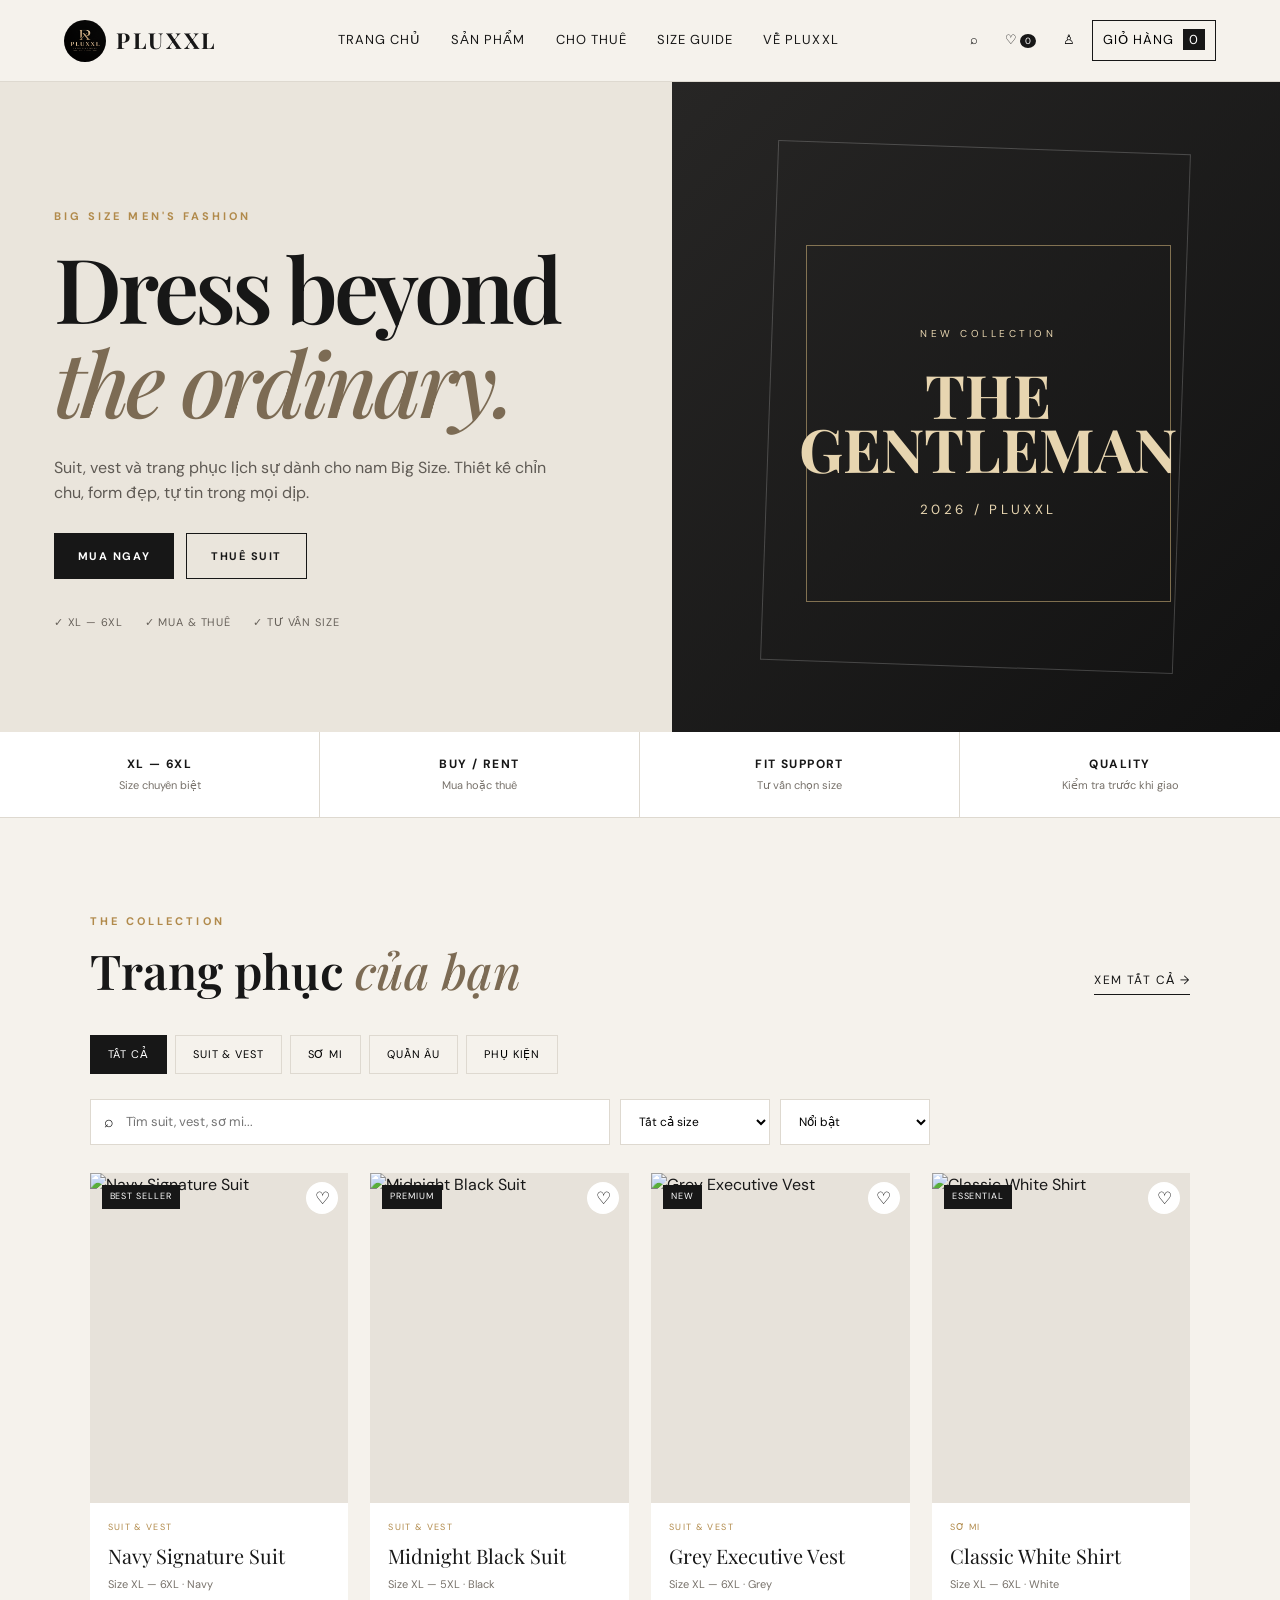
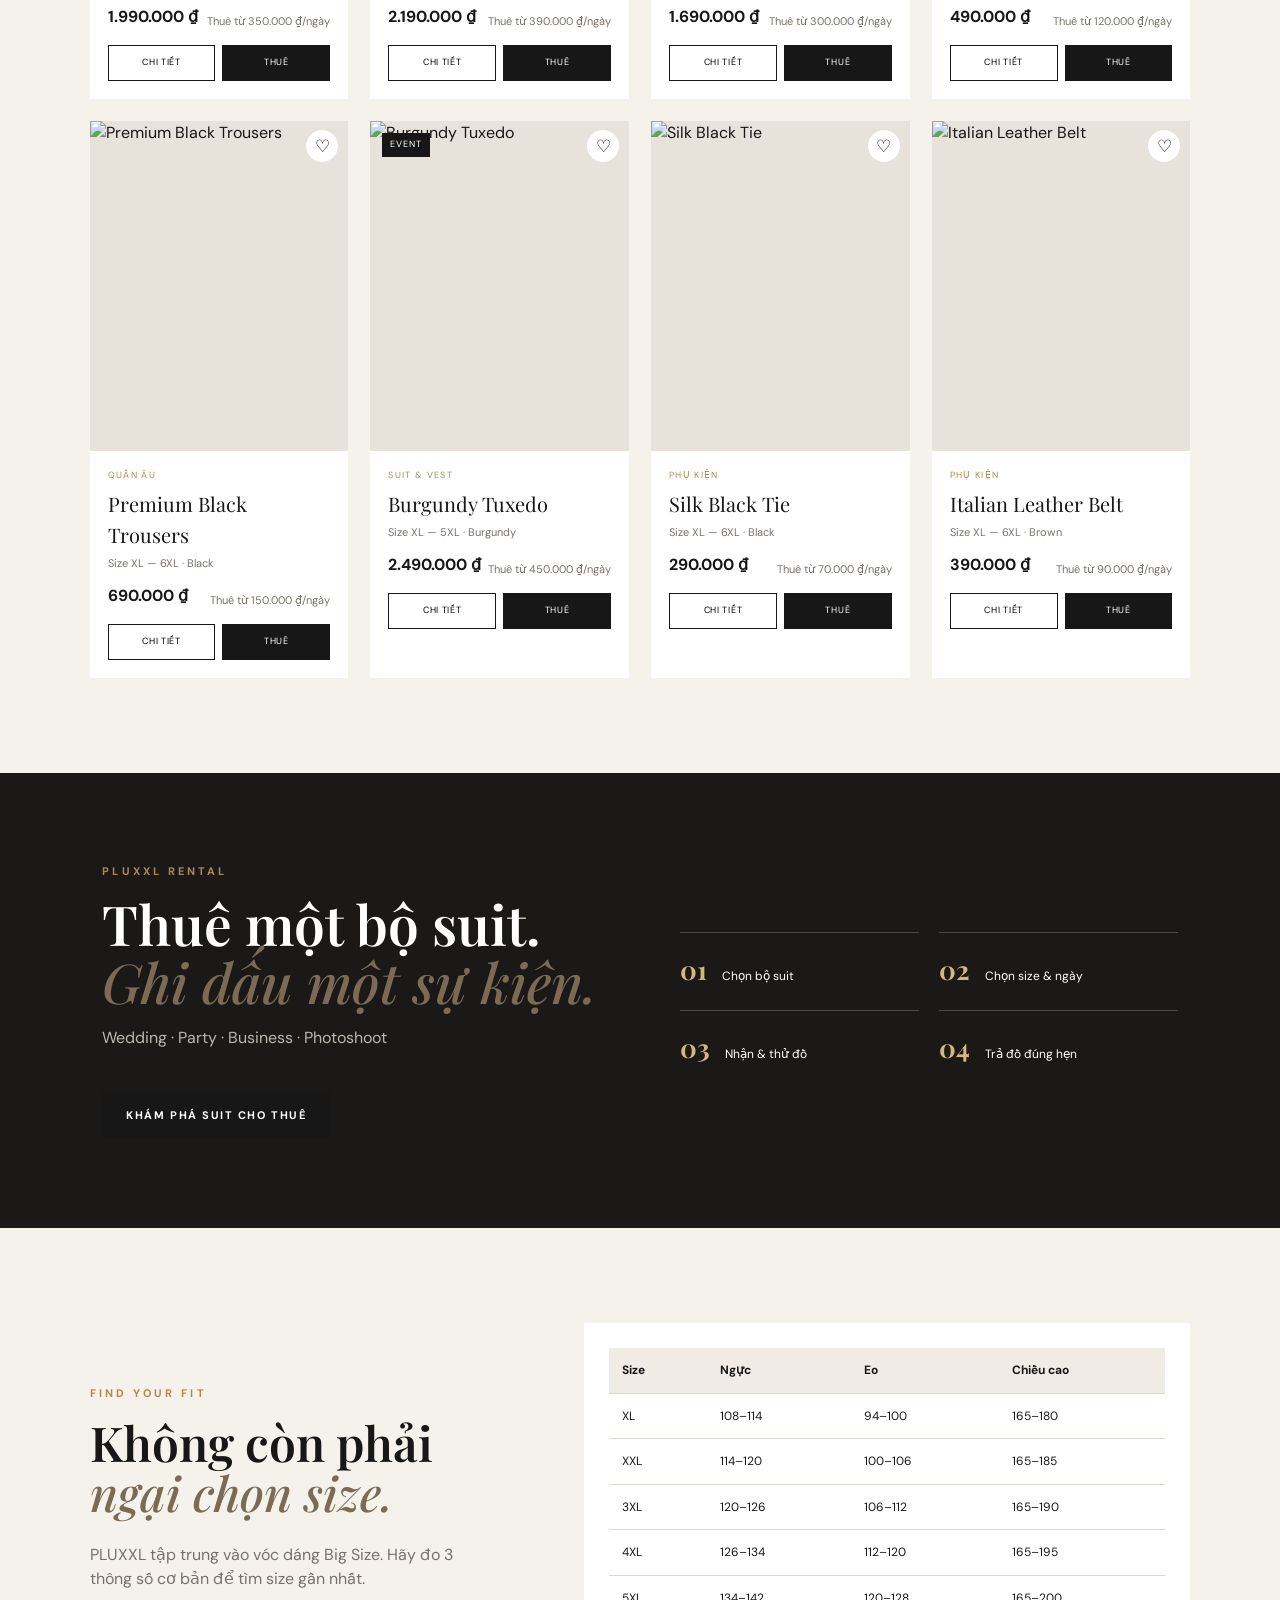
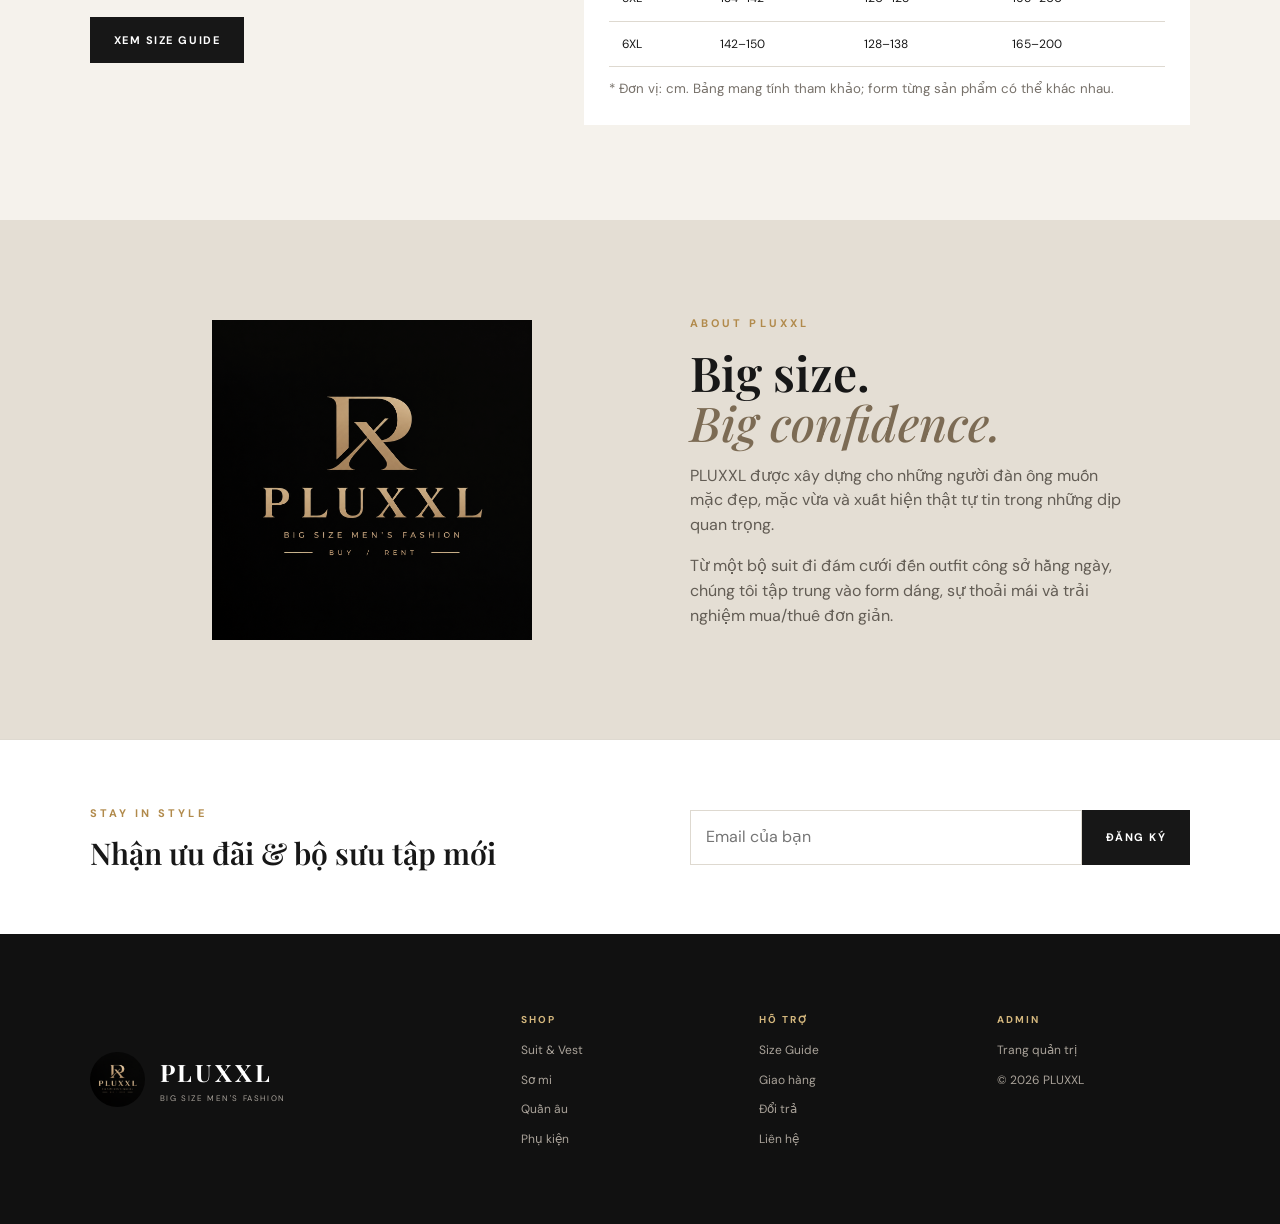
==== index.html @ 089a9ad4 "ok" ====
<!DOCTYPE html>
<html lang="vi">
<head>
  <meta charset="UTF-8">
  <meta name="viewport" content="width=device-width, initial-scale=1.0">
  <title>PLUXXL — Big Size Men's Fashion</title>
  <meta name="description" content="PLUXXL - Thời trang nam Big Size cao cấp, mua và cho thuê suit, vest, sơ mi và quần âu.">
  <link rel="preconnect" href="https://fonts.googleapis.com">
  <link rel="preconnect" href="https://fonts.gstatic.com" crossorigin>
  <link href="https://fonts.googleapis.com/css2?family=DM+Sans:wght@400;500;600;700&family=Playfair+Display:wght@500;600;700&display=swap" rel="stylesheet">
  <link rel="stylesheet" href="styles.css">
</head>
<body>
<div id="toast" class="toast"></div>

<header class="header">
  <a class="brand" href="#home">
    <img src="assets/pluxxl-logo.png" alt="PLUXXL">
    <span>PLUXXL</span>
  </a>
  <nav class="nav">
    <a href="#home">Trang chủ</a>
    <a href="#shop">Sản phẩm</a>
    <a href="#rental">Cho thuê</a>
    <a href="#size-guide">Size Guide</a>
    <a href="#about">Về PLUXXL</a>
  </nav>
  <div class="header-actions">
    <button class="icon-btn" id="searchBtn" title="Tìm kiếm">⌕</button>
    <button class="icon-btn" id="wishlistBtn" title="Yêu thích">♡ <small id="wishCount">0</small></button>
    <button class="icon-btn" id="accountBtn" title="Tài khoản">♙</button>
    <button class="cart-btn" id="cartBtn">Giỏ hàng <span id="cartCount">0</span></button>
    <button class="mobile-menu" id="mobileMenu">☰</button>
  </div>
</header>

<main>
  <section class="hero" id="home">
    <div class="hero-content">
      <p class="eyebrow">BIG SIZE MEN'S FASHION</p>
      <h1>Dress beyond<br><em>the ordinary.</em></h1>
      <p class="hero-copy">Suit, vest và trang phục lịch sự dành cho nam Big Size. Thiết kế chỉn chu, form đẹp, tự tin trong mọi dịp.</p>
      <div class="hero-actions">
        <a class="btn btn-gold" href="#shop">MUA NGAY</a>
        <a class="btn btn-outline" href="#rental">THUÊ SUIT</a>
      </div>
      <div class="hero-notes">
        <span>✓ XL — 6XL</span><span>✓ Mua & thuê</span><span>✓ Tư vấn size</span>
      </div>
    </div>
    <div class="hero-visual">
      <div class="hero-card">
        <span>NEW COLLECTION</span>
        <strong>THE<br>GENTLEMAN</strong>
        <small>2026 / PLUXXL</small>
      </div>
    </div>
  </section>

  <section class="trust-strip">
    <div><b>XL — 6XL</b><span>Size chuyên biệt</span></div>
    <div><b>BUY / RENT</b><span>Mua hoặc thuê</span></div>
    <div><b>FIT SUPPORT</b><span>Tư vấn chọn size</span></div>
    <div><b>QUALITY</b><span>Kiểm tra trước khi giao</span></div>
  </section>

  <section class="section" id="shop">
    <div class="section-head">
      <div>
        <p class="eyebrow">THE COLLECTION</p>
        <h2>Trang phục <em>của bạn</em></h2>
      </div>
      <a href="#shop" class="text-link">Xem tất cả →</a>
    </div>

    <div class="category-tabs" id="categoryTabs">
      <button class="active" data-cat="all">Tất cả</button>
      <button data-cat="suit">Suit & Vest</button>
      <button data-cat="shirt">Sơ mi</button>
      <button data-cat="trousers">Quần âu</button>
      <button data-cat="accessory">Phụ kiện</button>
    </div>

    <div class="toolbar">
      <div class="search-box"><span>⌕</span><input id="productSearch" placeholder="Tìm suit, vest, sơ mi..."></div>
      <select id="sizeFilter"><option value="all">Tất cả size</option><option>XL</option><option>XXL</option><option>3XL</option><option>4XL</option><option>5XL</option><option>6XL</option></select>
      <select id="sortFilter"><option value="featured">Nổi bật</option><option value="low">Giá thấp → cao</option><option value="high">Giá cao → thấp</option></select>
    </div>

    <div class="product-grid" id="productGrid"></div>
  </section>

  <section class="rental-banner" id="rental">
    <div>
      <p class="eyebrow">PLUXXL RENTAL</p>
      <h2>Thuê một bộ suit.<br><em>Ghi dấu một sự kiện.</em></h2>
      <p>Wedding · Party · Business · Photoshoot</p>
      <a class="btn btn-gold" href="#shop">KHÁM PHÁ SUIT CHO THUÊ</a>
    </div>
    <div class="rental-steps">
      <div><b>01</b><span>Chọn bộ suit</span></div>
      <div><b>02</b><span>Chọn size & ngày</span></div>
      <div><b>03</b><span>Nhận & thử đồ</span></div>
      <div><b>04</b><span>Trả đồ đúng hẹn</span></div>
    </div>
  </section>

  <section class="section split-section" id="size-guide">
    <div class="size-copy">
      <p class="eyebrow">FIND YOUR FIT</p>
      <h2>Không còn phải<br><em>ngại chọn size.</em></h2>
      <p>PLUXXL tập trung vào vóc dáng Big Size. Hãy đo 3 thông số cơ bản để tìm size gần nhất.</p>
      <button class="btn btn-dark" id="openSizeGuide">XEM SIZE GUIDE</button>
    </div>
    <div class="size-table-wrap">
      <table class="size-table">
        <thead><tr><th>Size</th><th>Ngực</th><th>Eo</th><th>Chiều cao</th></tr></thead>
        <tbody>
          <tr><td>XL</td><td>108–114</td><td>94–100</td><td>165–180</td></tr>
          <tr><td>XXL</td><td>114–120</td><td>100–106</td><td>165–185</td></tr>
          <tr><td>3XL</td><td>120–126</td><td>106–112</td><td>165–190</td></tr>
          <tr><td>4XL</td><td>126–134</td><td>112–120</td><td>165–195</td></tr>
          <tr><td>5XL</td><td>134–142</td><td>120–128</td><td>165–200</td></tr>
          <tr><td>6XL</td><td>142–150</td><td>128–138</td><td>165–200</td></tr>
        </tbody>
      </table>
      <small>* Đơn vị: cm. Bảng mang tính tham khảo; form từng sản phẩm có thể khác nhau.</small>
    </div>
  </section>

  <section class="about" id="about">
    <div class="about-logo"><img src="assets/pluxxl-logo.png" alt="PLUXXL logo"></div>
    <div>
      <p class="eyebrow">ABOUT PLUXXL</p>
      <h2>Big size.<br><em>Big confidence.</em></h2>
      <p>PLUXXL được xây dựng cho những người đàn ông muốn mặc đẹp, mặc vừa và xuất hiện thật tự tin trong những dịp quan trọng.</p>
      <p>Từ một bộ suit đi đám cưới đến outfit công sở hằng ngày, chúng tôi tập trung vào form dáng, sự thoải mái và trải nghiệm mua/thuê đơn giản.</p>
    </div>
  </section>

  <section class="newsletter">
    <div><p class="eyebrow">STAY IN STYLE</p><h2>Nhận ưu đãi & bộ sưu tập mới</h2></div>
    <form id="newsletterForm"><input type="email" required placeholder="Email của bạn"><button class="btn btn-gold">ĐĂNG KÝ</button></form>
  </section>
</main>

<footer class="footer">
  <div class="footer-brand"><img src="assets/pluxxl-logo.png" alt=""><div><b>PLUXXL</b><span>BIG SIZE MEN'S FASHION</span></div></div>
  <div><h4>SHOP</h4><a href="#shop">Suit & Vest</a><a href="#shop">Sơ mi</a><a href="#shop">Quần âu</a><a href="#shop">Phụ kiện</a></div>
  <div><h4>HỖ TRỢ</h4><a href="#size-guide">Size Guide</a><a href="#" id="shippingLink">Giao hàng</a><a href="#" id="policyLink">Đổi trả</a><a href="#" id="contactLink">Liên hệ</a></div>
  <div><h4>ADMIN</h4><a href="admin.html">Trang quản trị</a><p>© 2026 PLUXXL</p></div>
</footer>

<div class="modal" id="productModal"><div class="modal-card product-modal"><button class="close" data-close>×</button><div id="productModalBody"></div></div></div>
<div class="modal" id="cartModal"><div class="modal-card"><button class="close" data-close>×</button><div class="modal-head"><p class="eyebrow">YOUR BAG</p><h2>Giỏ hàng</h2></div><div id="cartBody"></div></div></div>
<div class="modal" id="accountModal"><div class="modal-card small-modal"><button class="close" data-close>×</button><div id="accountBody"></div></div></div>
<div class="modal" id="wishlistModal"><div class="modal-card"><button class="close" data-close>×</button><div class="modal-head"><p class="eyebrow">SAVED ITEMS</p><h2>Yêu thích</h2></div><div id="wishlistBody"></div></div></div>
<div class="modal" id="checkoutModal"><div class="modal-card checkout-modal"><button class="close" data-close>×</button><div id="checkoutBody"></div></div></div>
<div class="modal" id="sizeModal"><div class="modal-card small-modal"><button class="close" data-close>×</button><p class="eyebrow">SIZE GUIDE</p><h2>Tìm size phù hợp</h2><form id="sizeForm" class="form"><label>Vòng ngực (cm)<input type="number" id="chest" min="80" required></label><label>Vòng eo (cm)<input type="number" id="waist" min="70" required></label><button class="btn btn-dark">TÌM SIZE</button></form><div id="sizeResult"></div></div></div>
<div class="modal" id="infoModal"><div class="modal-card small-modal"><button class="close" data-close>×</button><div id="infoBody"></div></div></div>

<script src="app.js"></script>
</body>
</html>
---- styles.css ----
:root{
  --ink:#171717;--paper:#f5f2ec;--white:#fff;--muted:#77716a;--line:#ded9d0;
  --gold:#b18a4b;--gold2:#d4b77d;--dark:#111;
  --serif:"Playfair Display",Georgia,serif;--sans:"DM Sans",Arial,sans-serif;
}
*{box-sizing:border-box}html{scroll-behavior:smooth}body{margin:0;background:var(--paper);color:var(--ink);font-family:var(--sans);line-height:1.55}
a{text-decoration:none;color:inherit}button,input,select{font:inherit}button{cursor:pointer;border:0}
.header{height:82px;background:rgba(245,242,236,.96);backdrop-filter:blur(14px);border-bottom:1px solid var(--line);display:flex;align-items:center;justify-content:space-between;padding:0 5%;position:sticky;top:0;z-index:20}
.brand{display:flex;align-items:center;gap:10px;font-family:var(--serif);font-weight:700;font-size:22px;letter-spacing:.12em}.brand img{width:42px;height:42px;object-fit:cover;border-radius:50%}
.nav{display:flex;gap:30px;font-size:13px;text-transform:uppercase;letter-spacing:.08em}.nav a:hover{color:var(--gold)}
.header-actions{display:flex;align-items:center;gap:7px}.icon-btn,.cart-btn{background:transparent;padding:9px 10px;font-size:13px}.icon-btn small{background:var(--ink);color:#fff;border-radius:50%;padding:1px 5px;font-size:9px}.cart-btn{border:1px solid var(--ink);text-transform:uppercase;letter-spacing:.08em}.cart-btn span{background:var(--ink);color:#fff;padding:2px 6px;margin-left:5px}.mobile-menu{display:none;background:transparent;font-size:24px}
.hero{min-height:650px;display:grid;grid-template-columns:1.05fr .95fr;background:#eae5dc}.hero-content{padding:105px 8% 80px;display:flex;flex-direction:column;justify-content:center}.eyebrow{font-size:11px;letter-spacing:.28em;font-weight:700;color:var(--gold);margin:0 0 15px;text-transform:uppercase}
h1,h2{font-family:var(--serif);font-weight:600;line-height:1.05;margin:0}h1{font-size:clamp(56px,7vw,94px);letter-spacing:-.045em}h1 em,h2 em{font-weight:500;color:#7c6b54}.hero-copy{max-width:520px;color:#5f5a54;margin:28px 0;font-size:16px}.hero-actions{display:flex;gap:12px}.btn{display:inline-flex;align-items:center;justify-content:center;min-height:46px;padding:0 24px;font-weight:700;font-size:11px;letter-spacing:.14em}.btn-gold{background:var(--ink);color:#fff}.btn-gold:hover{background:var(--gold)}.btn-outline{border:1px solid var(--ink)}.btn-outline:hover{background:#fff}.btn-dark{background:var(--ink);color:#fff}.hero-notes{display:flex;gap:22px;margin-top:35px;color:#67615a;font-size:11px;text-transform:uppercase;letter-spacing:.08em}
.hero-visual{position:relative;background:linear-gradient(135deg,#272625,#111);overflow:hidden;min-height:520px}.hero-visual:before{content:"";position:absolute;inset:10% 16%;border:1px solid rgba(255,255,255,.2);transform:rotate(2deg)}.hero-card{position:absolute;left:22%;top:25%;right:18%;bottom:20%;border:1px solid rgba(213,184,126,.55);display:flex;flex-direction:column;justify-content:center;align-items:center;text-align:center;color:#e7d5b0}.hero-card span{font-size:10px;letter-spacing:.35em}.hero-card strong{font-family:var(--serif);font-size:60px;line-height:.9;margin:25px 0}.hero-card small{letter-spacing:.25em}
.trust-strip{display:grid;grid-template-columns:repeat(4,1fr);background:#fff;border-bottom:1px solid var(--line)}.trust-strip div{padding:23px 20px;text-align:center;border-right:1px solid var(--line)}.trust-strip div:last-child{border:0}.trust-strip b,.trust-strip span{display:block}.trust-strip b{font-size:12px;letter-spacing:.12em}.trust-strip span{font-size:11px;color:var(--muted);margin-top:3px}
.section{padding:95px 7%;max-width:1500px;margin:auto}.section-head{display:flex;justify-content:space-between;align-items:end;margin-bottom:40px}.section h2,.about h2{font-size:48px}.text-link{font-size:12px;text-transform:uppercase;letter-spacing:.12em;border-bottom:1px solid var(--ink);padding-bottom:4px}
.category-tabs{display:flex;gap:8px;flex-wrap:wrap;margin-bottom:25px}.category-tabs button{padding:10px 17px;background:transparent;border:1px solid var(--line);font-size:11px;text-transform:uppercase;letter-spacing:.08em}.category-tabs button.active,.category-tabs button:hover{background:var(--ink);color:#fff;border-color:var(--ink)}
.toolbar{display:flex;gap:10px;margin-bottom:28px}.search-box{background:#fff;border:1px solid var(--line);display:flex;align-items:center;padding:0 13px;flex:1;max-width:520px}.search-box input{border:0;outline:0;background:transparent;width:100%;padding:12px;font-size:13px}.toolbar select{border:1px solid var(--line);background:#fff;padding:0 14px;min-width:150px;font-size:12px}
.product-grid{display:grid;grid-template-columns:repeat(4,1fr);gap:22px}.product-card{background:#fff;position:relative;overflow:hidden;transition:.25s}.product-card:hover{transform:translateY(-4px);box-shadow:0 12px 35px rgba(0,0,0,.07)}.product-image{height:330px;background:#e7e2da;position:relative;display:flex;align-items:center;justify-content:center;overflow:hidden}.product-image img{width:100%;height:100%;object-fit:cover}.product-placeholder{font-family:var(--serif);font-size:40px;color:#8e857a;letter-spacing:.04em}.badge{position:absolute;top:12px;left:12px;background:var(--ink);color:#fff;font-size:9px;padding:5px 8px;letter-spacing:.1em}.heart{position:absolute;right:10px;top:9px;background:#fff;width:32px;height:32px;border-radius:50%;font-size:17px}.heart.saved{color:#b18a4b}.product-info{padding:18px}.product-category{font-size:9px;color:var(--gold);text-transform:uppercase;letter-spacing:.15em}.product-name{font-family:var(--serif);font-size:20px;margin:5px 0}.product-meta{font-size:11px;color:var(--muted);margin-bottom:12px}.price-row{display:flex;justify-content:space-between;align-items:end}.price{font-weight:700}.rent-price{font-size:11px;color:var(--muted)}.card-actions{display:flex;gap:7px;margin-top:15px}.card-actions button{flex:1;padding:10px 5px;font-size:9px;letter-spacing:.08em;border:1px solid var(--ink);background:#fff}.card-actions .primary{background:var(--ink);color:#fff}
.rental-banner{background:#1a1918;color:#fff;padding:90px 8%;display:grid;grid-template-columns:1fr 1fr;gap:80px}.rental-banner h2{font-size:55px}.rental-banner p:not(.eyebrow){color:#bcb6ae}.rental-banner .btn{margin-top:25px}.rental-steps{display:grid;grid-template-columns:1fr 1fr;gap:20px;align-content:center}.rental-steps div{border-top:1px solid #4c4844;padding-top:17px}.rental-steps b{color:var(--gold2);font-family:var(--serif);font-size:26px;margin-right:15px}.rental-steps span{font-size:12px}
.split-section{display:grid;grid-template-columns:.8fr 1.2fr;gap:90px;align-items:center}.size-copy p:not(.eyebrow){color:var(--muted);max-width:430px;margin:25px 0}.size-table-wrap{background:#fff;padding:25px}.size-table{width:100%;border-collapse:collapse;font-size:12px}.size-table th{text-align:left;background:#f0ece5}.size-table th,.size-table td{padding:13px;border-bottom:1px solid var(--line)}.size-table-wrap>small{display:block;color:var(--muted);margin-top:12px}
.about{background:#e4ded4;padding:95px 12%;display:grid;grid-template-columns:1fr 1fr;gap:100px;align-items:center}.about-logo img{width:min(320px,80%);display:block;margin:auto;mix-blend-mode:multiply}.about p:not(.eyebrow){max-width:520px;color:#625c54}
.newsletter{padding:65px 7%;display:flex;justify-content:space-between;align-items:center;gap:30px;background:#fff;border-top:1px solid var(--line)}.newsletter h2{font-size:30px}.newsletter form{display:flex;max-width:500px;width:100%}.newsletter input{flex:1;border:1px solid var(--line);padding:14px 15px;outline:0}.newsletter .btn{border:0}
.footer{background:#111;color:#fff;padding:65px 7%;display:grid;grid-template-columns:2fr 1fr 1fr 1fr;gap:45px}.footer-brand{display:flex;gap:15px;align-items:center}.footer-brand img{width:55px;height:55px;object-fit:cover;border-radius:50%}.footer-brand b,.footer-brand span{display:block}.footer-brand b{font-family:var(--serif);font-size:24px;letter-spacing:.12em}.footer-brand span{font-size:8px;letter-spacing:.2em;color:#a8a29a}.footer h4{font-size:10px;letter-spacing:.2em;color:var(--gold2)}.footer a,.footer p{display:block;font-size:12px;color:#aaa39a;margin:11px 0}.footer a:hover{color:#fff}
.modal{display:none;position:fixed;inset:0;background:rgba(0,0,0,.62);z-index:50;padding:25px;align-items:center;justify-content:center}.modal.open{display:flex}.modal-card{background:var(--paper);width:min(920px,100%);max-height:92vh;overflow:auto;position:relative;padding:35px}.modal-card.small-modal{width:min(520px,100%)}.close{position:absolute;right:18px;top:14px;background:transparent;font-size:27px;color:#555}.modal-head{margin-bottom:25px}.product-modal{padding:0}.product-detail{display:grid;grid-template-columns:1fr 1fr}.product-detail-image{min-height:500px;background:#e5e0d7;display:flex;align-items:center;justify-content:center}.product-detail-image img{width:100%;height:100%;object-fit:cover}.product-detail-copy{padding:45px}.product-detail-copy h2{font-size:43px;margin-bottom:8px}.detail-price{font-size:24px;font-weight:700;margin:20px 0}.detail-rent{color:var(--muted);font-size:13px}.option-label{font-size:10px;letter-spacing:.15em;text-transform:uppercase;font-weight:700;margin-top:25px}.size-options,.color-options{display:flex;gap:7px;flex-wrap:wrap;margin-top:9px}.size-options button,.color-options button{background:#fff;border:1px solid var(--line);padding:9px 13px;font-size:11px}.size-options button.selected,.color-options button.selected{background:var(--ink);color:#fff;border-color:var(--ink)}.detail-actions{display:grid;grid-template-columns:1fr 1fr;gap:8px;margin-top:25px}.detail-actions button{padding:13px;font-size:10px;letter-spacing:.1em}.detail-actions .buy{background:var(--ink);color:#fff}.rental-form{margin-top:20px;border-top:1px solid var(--line);padding-top:20px}.form{display:grid;gap:14px}.form label{font-size:11px;text-transform:uppercase;letter-spacing:.08em}.form input,.form select{display:block;width:100%;margin-top:6px;padding:11px;border:1px solid var(--line);background:#fff;outline:0}.cart-item{display:grid;grid-template-columns:70px 1fr auto;gap:14px;padding:15px 0;border-bottom:1px solid var(--line);align-items:center}.cart-thumb{height:70px;background:#e4dfd7;display:flex;align-items:center;justify-content:center;font-family:var(--serif)}.cart-item h4{margin:0;font-family:var(--serif);font-size:16px}.cart-item p{font-size:11px;color:var(--muted);margin:3px 0}.qty{display:flex;align-items:center;gap:7px}.qty button{width:25px;height:25px;border:1px solid var(--line);background:#fff}.cart-total{display:flex;justify-content:space-between;padding:22px 0;font-size:18px;font-weight:700}.empty{text-align:center;padding:45px;color:var(--muted)}.checkout-grid{display:grid;grid-template-columns:1fr .7fr;gap:35px}.checkout-summary{background:#fff;padding:25px}.checkout-summary h3{font-family:var(--serif);font-size:25px}.summary-row{display:flex;justify-content:space-between;padding:9px 0;border-bottom:1px solid var(--line);font-size:12px}.summary-total{display:flex;justify-content:space-between;padding-top:18px;font-weight:700;font-size:18px}.form-section{margin-bottom:25px}.form-section h3{font-family:var(--serif);font-size:22px}.account-tabs{display:flex;gap:5px;margin:20px 0}.account-tabs button{background:#fff;border:1px solid var(--line);padding:9px 15px;font-size:11px}.account-tabs button.active{background:var(--ink);color:#fff}.toast{position:fixed;right:22px;bottom:22px;background:#111;color:#fff;padding:13px 18px;font-size:12px;z-index:100;transform:translateY(20px);opacity:0;pointer-events:none;transition:.25s}.toast.show{transform:translateY(0);opacity:1}
@media(max-width:1000px){.nav{display:none}.mobile-menu{display:block}.hero{grid-template-columns:1fr}.hero-visual{min-height:400px}.product-grid{grid-template-columns:repeat(3,1fr)}.rental-banner{grid-template-columns:1fr}.split-section,.about{grid-template-columns:1fr;gap:45px}.footer{grid-template-columns:1.5fr 1fr 1fr}.newsletter{flex-direction:column;align-items:flex-start}}
@media(max-width:680px){.header{padding:0 4%;height:70px}.brand span{display:none}.header-actions .icon-btn:first-child{display:none}.hero-content{padding:75px 7%}.hero-visual{min-height:360px}.hero-card{left:14%;right:14%}.hero-card strong{font-size:45px}.trust-strip{grid-template-columns:1fr 1fr}.trust-strip div{border-bottom:1px solid var(--line)}.section{padding:65px 5%}.section-head{align-items:start;gap:20px}.section h2,.about h2{font-size:38px}.toolbar{flex-wrap:wrap}.search-box{min-width:100%}.product-grid{grid-template-columns:1fr 1fr;gap:12px}.product-image{height:230px}.product-name{font-size:17px}.rental-banner{padding:65px 7%}.rental-banner h2{font-size:42px}.rental-steps{gap:15px}.product-detail{grid-template-columns:1fr}.product-detail-image{min-height:330px}.product-detail-copy{padding:28px}.checkout-grid{grid-template-columns:1fr}.footer{grid-template-columns:1fr 1fr}.newsletter form{width:100%}.newsletter form .btn{padding:0 13px}.cart-item{grid-template-columns:55px 1fr}.cart-item>.qty{grid-column:2}.cart-item>strong{grid-column:2}}

.admin-stats{display:grid;grid-template-columns:repeat(4,1fr);gap:15px;margin-bottom:25px}.admin-stats div{background:#fff;border:1px solid var(--line);padding:22px}.admin-stats b,.admin-stats span{display:block}.admin-stats b{font-family:var(--serif);font-size:26px}.admin-stats span{font-size:10px;color:var(--muted);text-transform:uppercase;letter-spacing:.1em;margin-top:5px}.admin-grid{display:grid;grid-template-columns:1fr 1fr;gap:25px}.admin-panel{background:#fff;border:1px solid var(--line);padding:22px}.panel-head{display:flex;justify-content:space-between;align-items:center;border-bottom:1px solid var(--line);padding-bottom:14px;margin-bottom:5px}.panel-head h3{font-family:var(--serif);font-size:23px;margin:0}.panel-head button{background:transparent;color:#8c4b4b;font-size:11px}.admin-row{display:grid;grid-template-columns:1fr auto auto;gap:15px;align-items:center;padding:15px 0;border-bottom:1px solid #eee}.admin-row b,.admin-row small{display:block}.admin-row small{font-size:10px;color:var(--muted);margin-top:3px}.admin-row>button{border:1px solid var(--line);background:#fff;padding:6px 10px;font-size:10px}.status{font-size:10px;padding:5px 8px;background:#eee}@media(max-width:800px){.admin-stats{grid-template-columns:1fr 1fr}.admin-grid{grid-template-columns:1fr}}
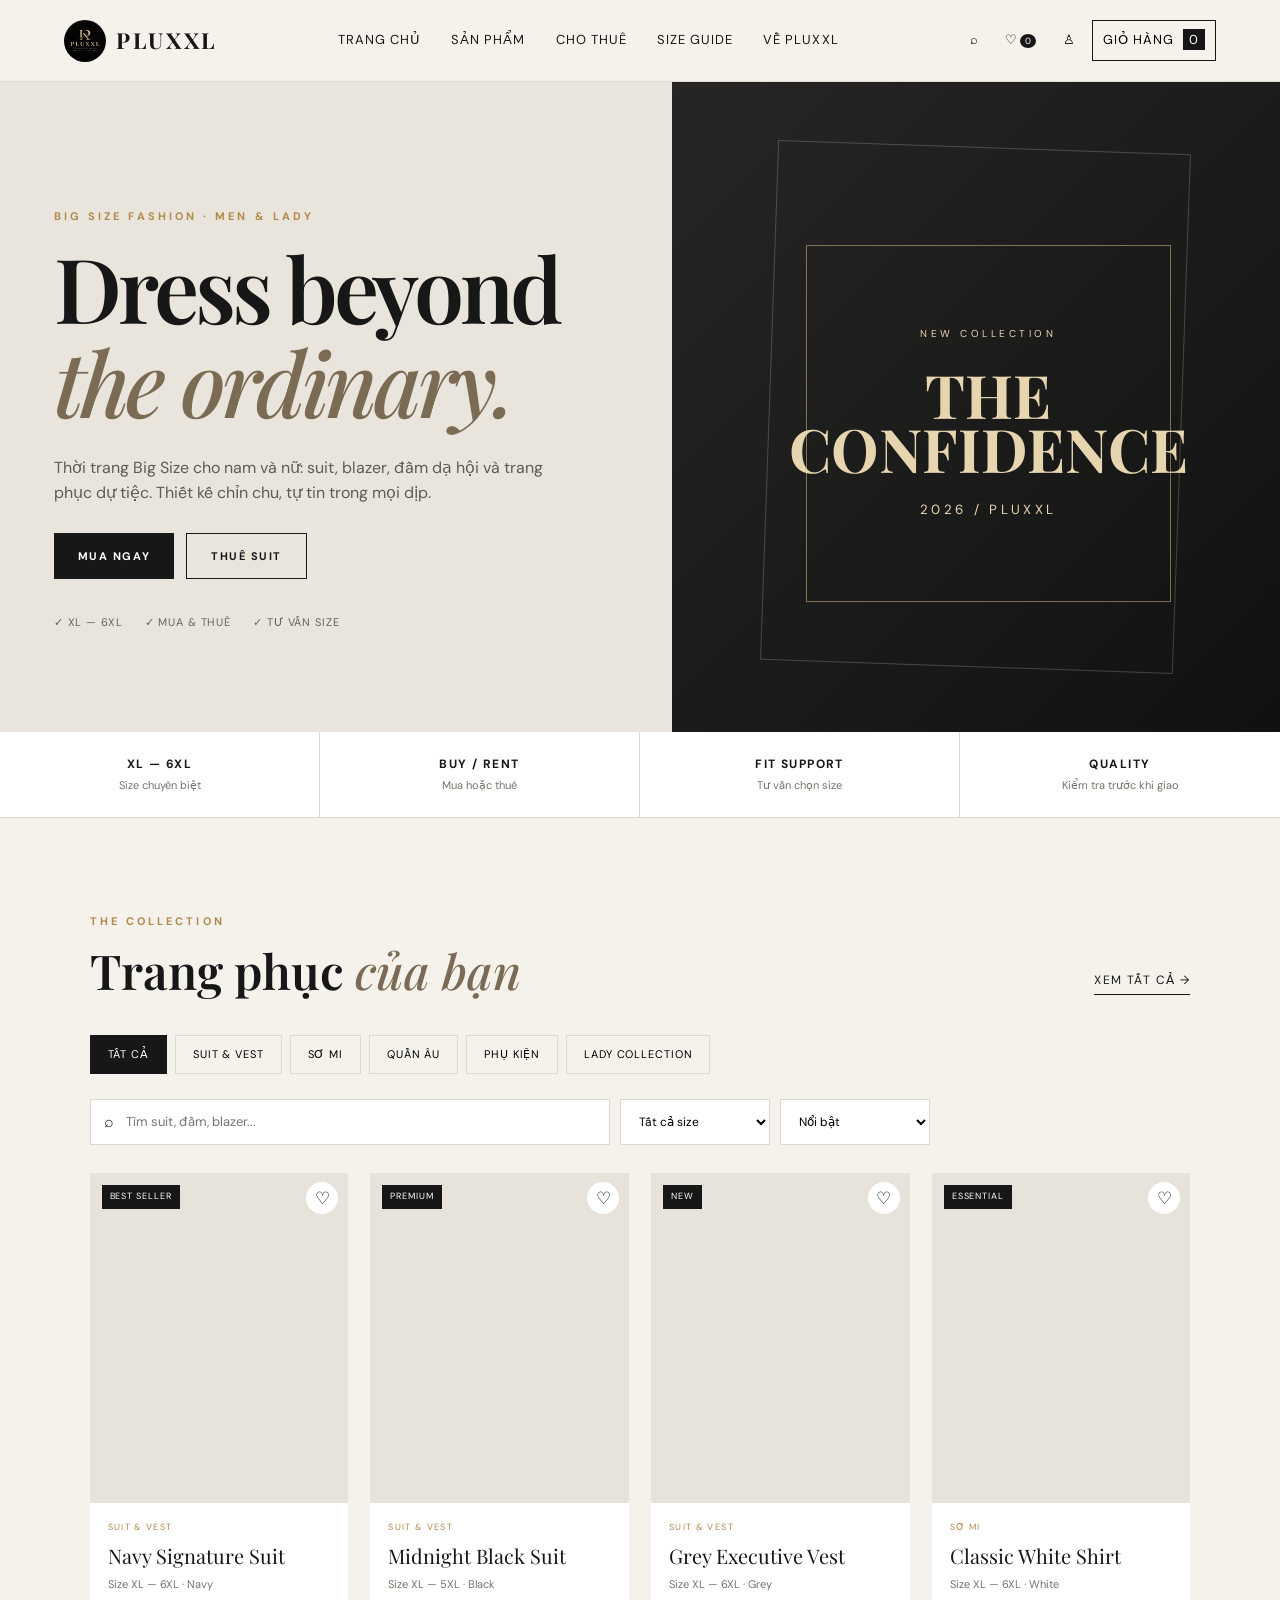
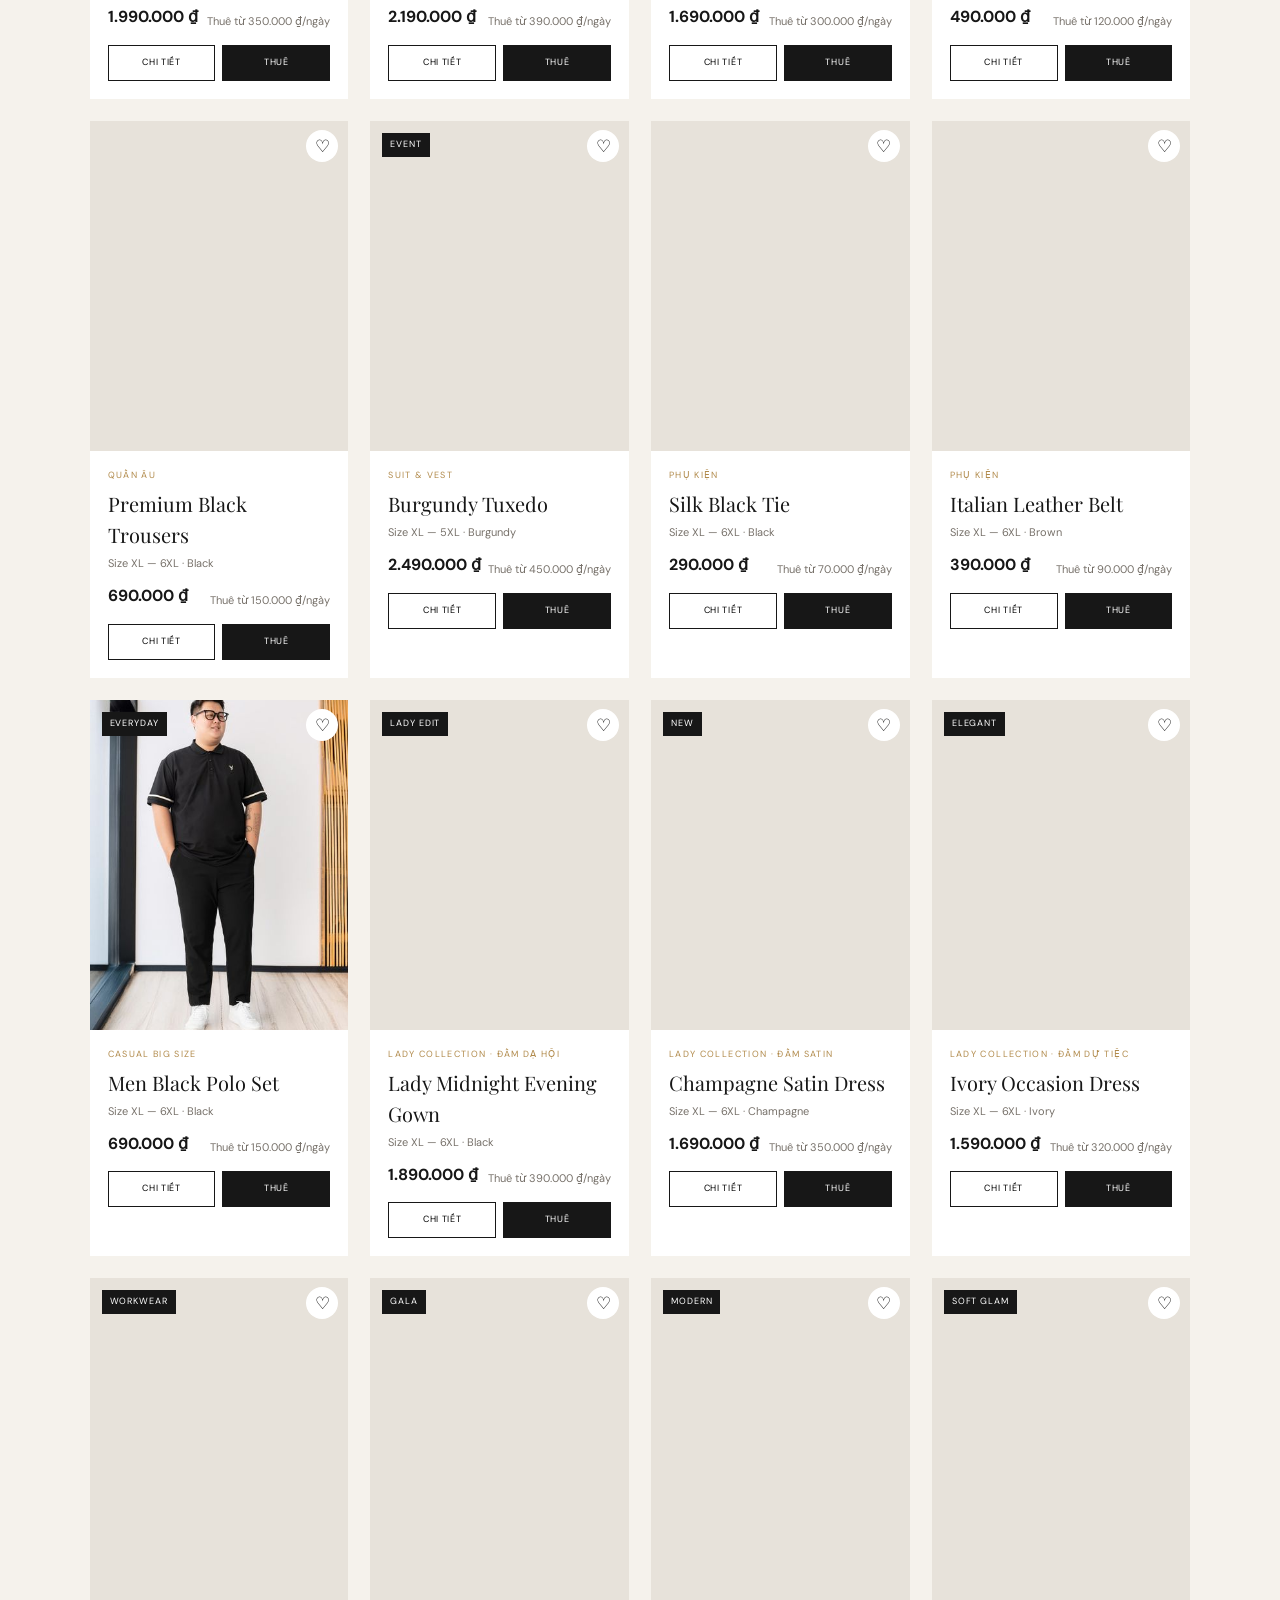
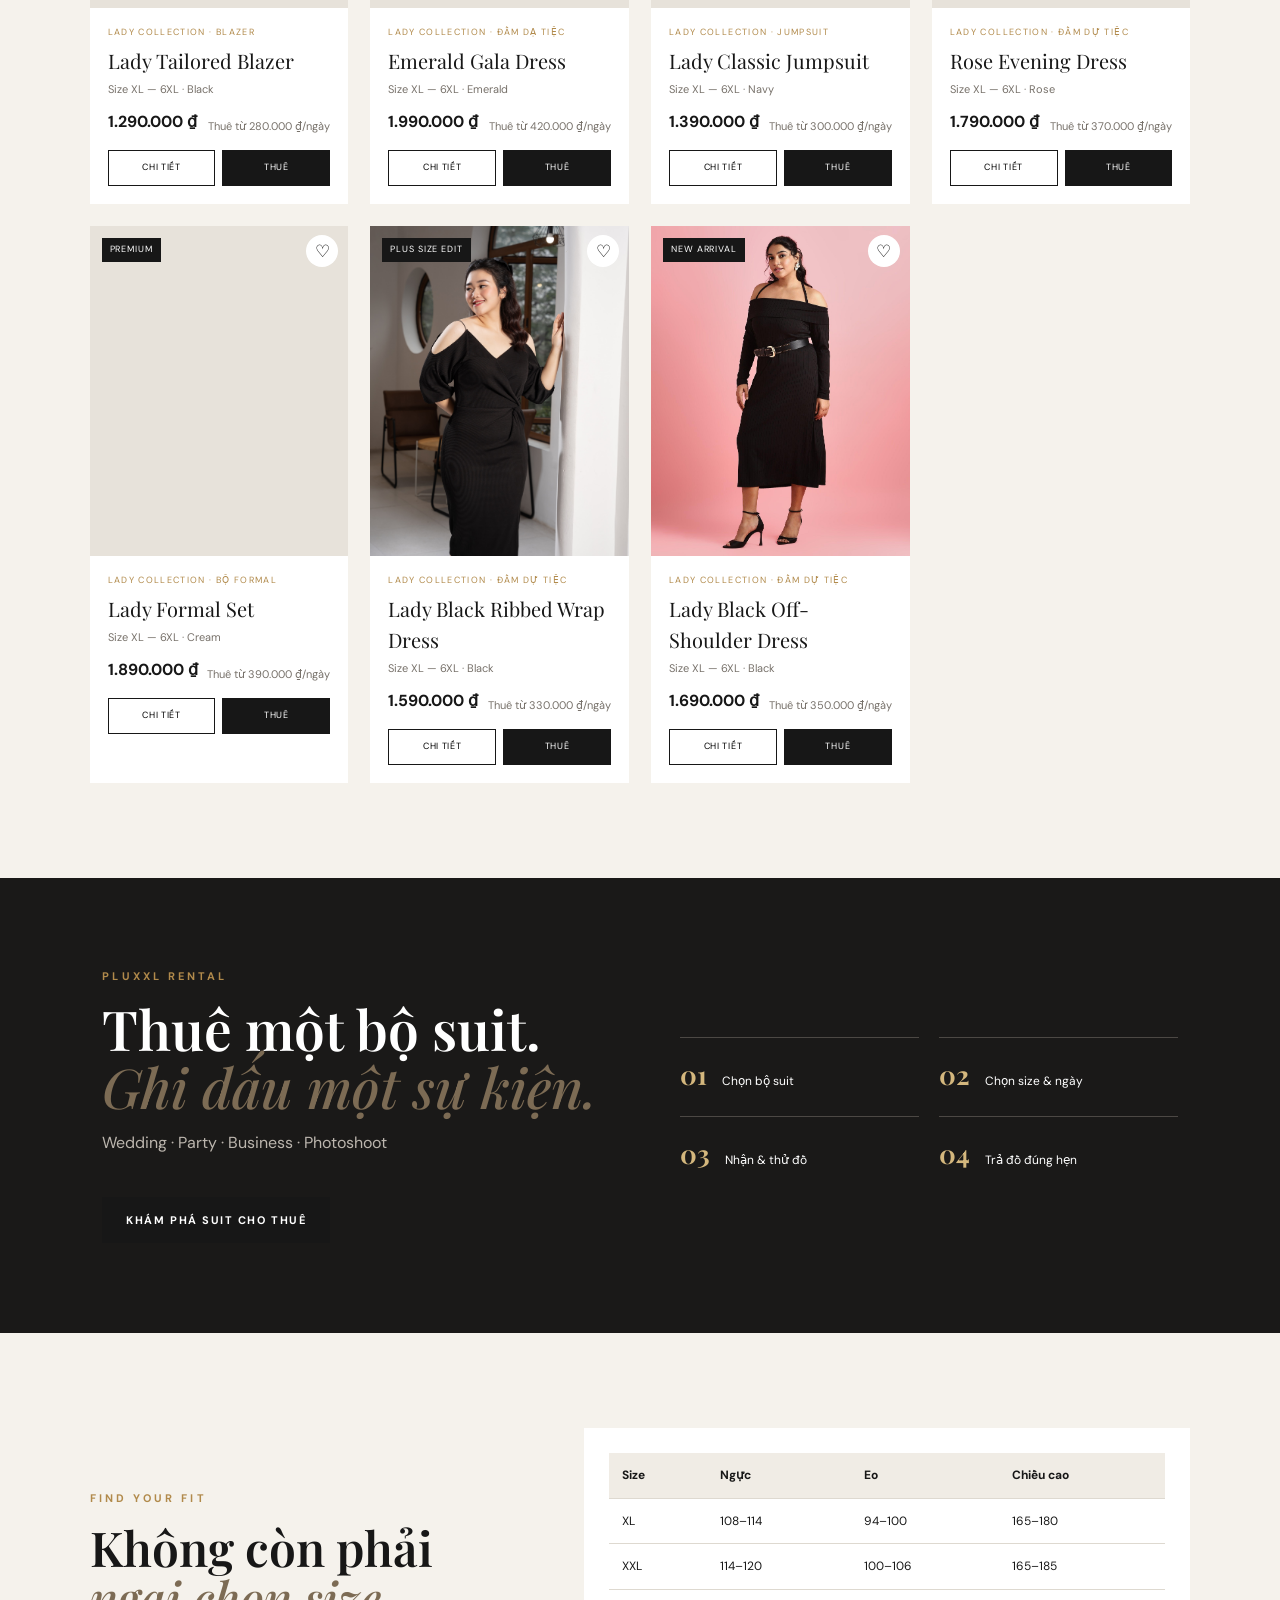
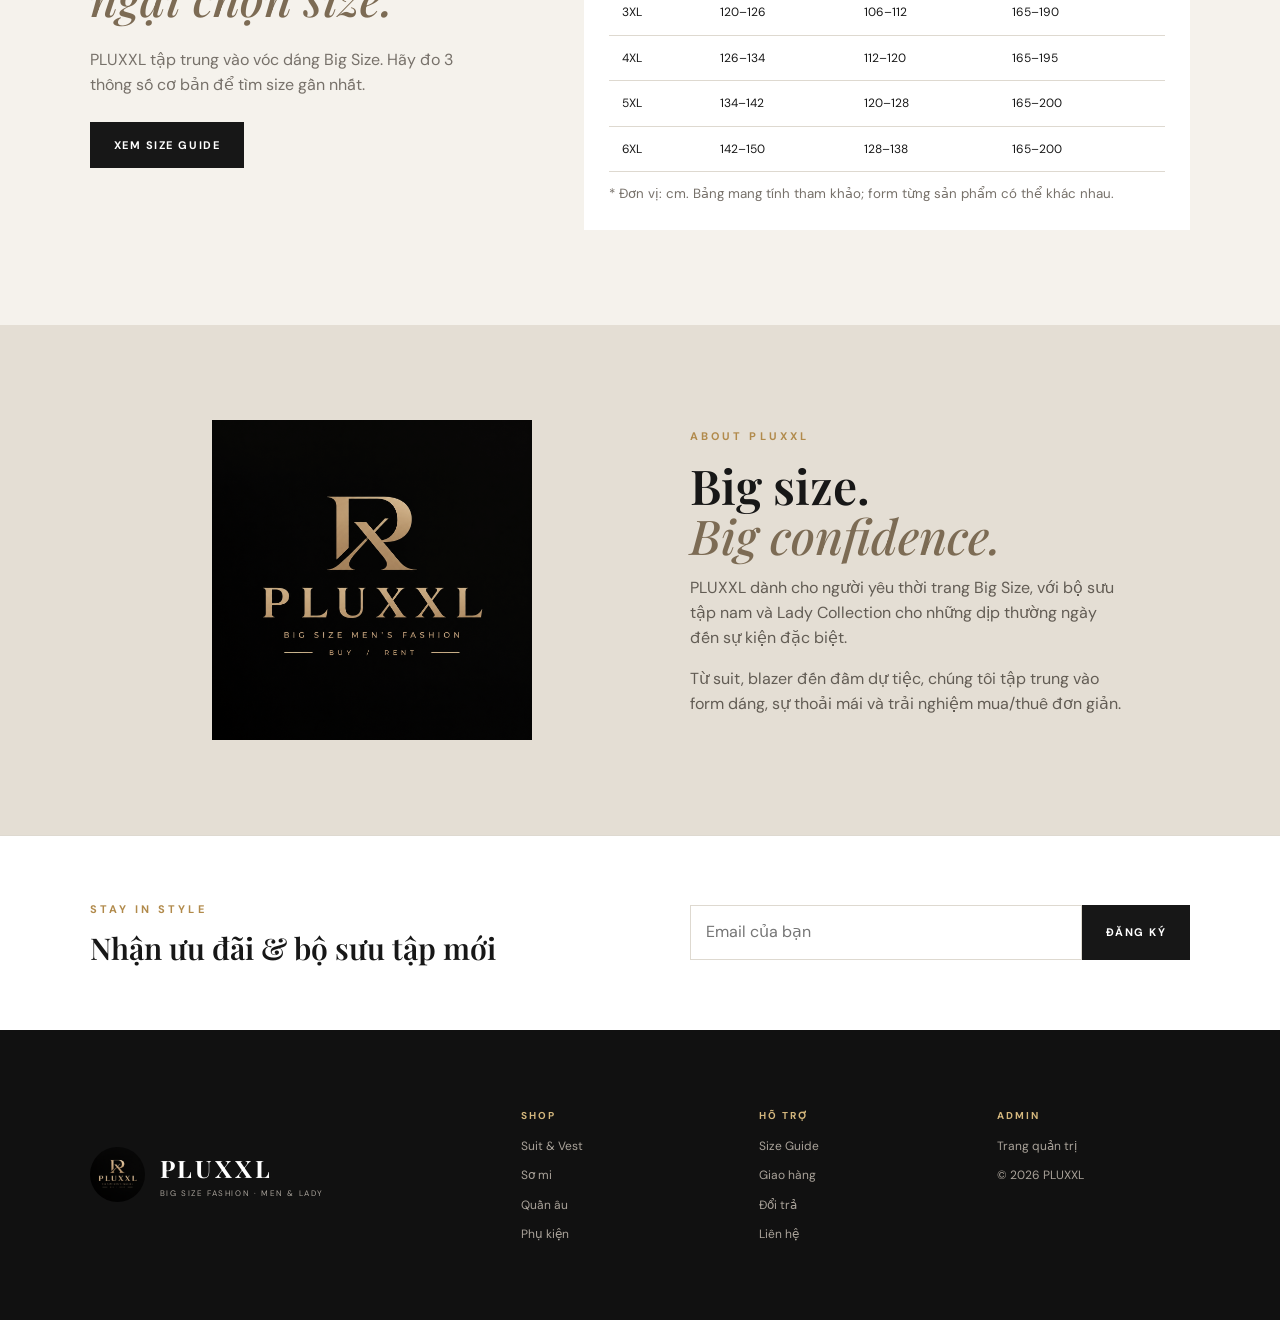
==== commit bafba1fe: "Cập nhật PLUXXL v2: bổ sung Lady Collection, catalog.js và ảnh assets cục bộ" ====
--- a/index.html
+++ b/index.html
@@ -3,8 +3,8 @@
 <head>
   <meta charset="UTF-8">
   <meta name="viewport" content="width=device-width, initial-scale=1.0">
-  <title>PLUXXL — Big Size Men's Fashion</title>
-  <meta name="description" content="PLUXXL - Thời trang nam Big Size cao cấp, mua và cho thuê suit, vest, sơ mi và quần âu.">
+  <title>PLUXXL — Big Size Fashion</title>
+  <meta name="description" content="PLUXXL - Thời trang Big Size cao cấp cho nam và nữ, mua và cho thuê trang phục.">
   <link rel="preconnect" href="https://fonts.googleapis.com">
   <link rel="preconnect" href="https://fonts.gstatic.com" crossorigin>
   <link href="https://fonts.googleapis.com/css2?family=DM+Sans:wght@400;500;600;700&family=Playfair+Display:wght@500;600;700&display=swap" rel="stylesheet">
@@ -37,9 +37,9 @@
 <main>
   <section class="hero" id="home">
     <div class="hero-content">
-      <p class="eyebrow">BIG SIZE MEN'S FASHION</p>
+      <p class="eyebrow">BIG SIZE FASHION · MEN & LADY</p>
       <h1>Dress beyond<br><em>the ordinary.</em></h1>
-      <p class="hero-copy">Suit, vest và trang phục lịch sự dành cho nam Big Size. Thiết kế chỉn chu, form đẹp, tự tin trong mọi dịp.</p>
+      <p class="hero-copy">Thời trang Big Size cho nam và nữ: suit, blazer, đầm dạ hội và trang phục dự tiệc. Thiết kế chỉn chu, tự tin trong mọi dịp.</p>
       <div class="hero-actions">
         <a class="btn btn-gold" href="#shop">MUA NGAY</a>
         <a class="btn btn-outline" href="#rental">THUÊ SUIT</a>
@@ -51,7 +51,7 @@
     <div class="hero-visual">
       <div class="hero-card">
         <span>NEW COLLECTION</span>
-        <strong>THE<br>GENTLEMAN</strong>
+        <strong>THE<br>CONFIDENCE</strong>
         <small>2026 / PLUXXL</small>
       </div>
     </div>
@@ -79,10 +79,11 @@
       <button data-cat="shirt">Sơ mi</button>
       <button data-cat="trousers">Quần âu</button>
       <button data-cat="accessory">Phụ kiện</button>
+      <button data-cat="lady">Lady Collection</button>
     </div>
 
     <div class="toolbar">
-      <div class="search-box"><span>⌕</span><input id="productSearch" placeholder="Tìm suit, vest, sơ mi..."></div>
+      <div class="search-box"><span>⌕</span><input id="productSearch" placeholder="Tìm suit, đầm, blazer..."></div>
       <select id="sizeFilter"><option value="all">Tất cả size</option><option>XL</option><option>XXL</option><option>3XL</option><option>4XL</option><option>5XL</option><option>6XL</option></select>
       <select id="sortFilter"><option value="featured">Nổi bật</option><option value="low">Giá thấp → cao</option><option value="high">Giá cao → thấp</option></select>
     </div>
@@ -133,8 +134,8 @@
     <div>
       <p class="eyebrow">ABOUT PLUXXL</p>
       <h2>Big size.<br><em>Big confidence.</em></h2>
-      <p>PLUXXL được xây dựng cho những người đàn ông muốn mặc đẹp, mặc vừa và xuất hiện thật tự tin trong những dịp quan trọng.</p>
-      <p>Từ một bộ suit đi đám cưới đến outfit công sở hằng ngày, chúng tôi tập trung vào form dáng, sự thoải mái và trải nghiệm mua/thuê đơn giản.</p>
+      <p>PLUXXL dành cho người yêu thời trang Big Size, với bộ sưu tập nam và Lady Collection cho những dịp thường ngày đến sự kiện đặc biệt.</p>
+      <p>Từ suit, blazer đến đầm dự tiệc, chúng tôi tập trung vào form dáng, sự thoải mái và trải nghiệm mua/thuê đơn giản.</p>
     </div>
   </section>
 
@@ -145,7 +146,7 @@
 </main>
 
 <footer class="footer">
-  <div class="footer-brand"><img src="assets/pluxxl-logo.png" alt=""><div><b>PLUXXL</b><span>BIG SIZE MEN'S FASHION</span></div></div>
+  <div class="footer-brand"><img src="assets/pluxxl-logo.png" alt=""><div><b>PLUXXL</b><span>BIG SIZE FASHION · MEN & LADY</span></div></div>
   <div><h4>SHOP</h4><a href="#shop">Suit & Vest</a><a href="#shop">Sơ mi</a><a href="#shop">Quần âu</a><a href="#shop">Phụ kiện</a></div>
   <div><h4>HỖ TRỢ</h4><a href="#size-guide">Size Guide</a><a href="#" id="shippingLink">Giao hàng</a><a href="#" id="policyLink">Đổi trả</a><a href="#" id="contactLink">Liên hệ</a></div>
   <div><h4>ADMIN</h4><a href="admin.html">Trang quản trị</a><p>© 2026 PLUXXL</p></div>
@@ -159,6 +160,7 @@
 <div class="modal" id="sizeModal"><div class="modal-card small-modal"><button class="close" data-close>×</button><p class="eyebrow">SIZE GUIDE</p><h2>Tìm size phù hợp</h2><form id="sizeForm" class="form"><label>Vòng ngực (cm)<input type="number" id="chest" min="80" required></label><label>Vòng eo (cm)<input type="number" id="waist" min="70" required></label><button class="btn btn-dark">TÌM SIZE</button></form><div id="sizeResult"></div></div></div>
 <div class="modal" id="infoModal"><div class="modal-card small-modal"><button class="close" data-close>×</button><div id="infoBody"></div></div></div>
 
+<script src="catalog.js"></script>
 <script src="app.js"></script>
 </body>
 </html>
--- a/styles.css
+++ b/styles.css
@@ -27,3 +27,5 @@
 @media(max-width:680px){.header{padding:0 4%;height:70px}.brand span{display:none}.header-actions .icon-btn:first-child{display:none}.hero-content{padding:75px 7%}.hero-visual{min-height:360px}.hero-card{left:14%;right:14%}.hero-card strong{font-size:45px}.trust-strip{grid-template-columns:1fr 1fr}.trust-strip div{border-bottom:1px solid var(--line)}.section{padding:65px 5%}.section-head{align-items:start;gap:20px}.section h2,.about h2{font-size:38px}.toolbar{flex-wrap:wrap}.search-box{min-width:100%}.product-grid{grid-template-columns:1fr 1fr;gap:12px}.product-image{height:230px}.product-name{font-size:17px}.rental-banner{padding:65px 7%}.rental-banner h2{font-size:42px}.rental-steps{gap:15px}.product-detail{grid-template-columns:1fr}.product-detail-image{min-height:330px}.product-detail-copy{padding:28px}.checkout-grid{grid-template-columns:1fr}.footer{grid-template-columns:1fr 1fr}.newsletter form{width:100%}.newsletter form .btn{padding:0 13px}.cart-item{grid-template-columns:55px 1fr}.cart-item>.qty{grid-column:2}.cart-item>strong{grid-column:2}}
 
 .admin-stats{display:grid;grid-template-columns:repeat(4,1fr);gap:15px;margin-bottom:25px}.admin-stats div{background:#fff;border:1px solid var(--line);padding:22px}.admin-stats b,.admin-stats span{display:block}.admin-stats b{font-family:var(--serif);font-size:26px}.admin-stats span{font-size:10px;color:var(--muted);text-transform:uppercase;letter-spacing:.1em;margin-top:5px}.admin-grid{display:grid;grid-template-columns:1fr 1fr;gap:25px}.admin-panel{background:#fff;border:1px solid var(--line);padding:22px}.panel-head{display:flex;justify-content:space-between;align-items:center;border-bottom:1px solid var(--line);padding-bottom:14px;margin-bottom:5px}.panel-head h3{font-family:var(--serif);font-size:23px;margin:0}.panel-head button{background:transparent;color:#8c4b4b;font-size:11px}.admin-row{display:grid;grid-template-columns:1fr auto auto;gap:15px;align-items:center;padding:15px 0;border-bottom:1px solid #eee}.admin-row b,.admin-row small{display:block}.admin-row small{font-size:10px;color:var(--muted);margin-top:3px}.admin-row>button{border:1px solid var(--line);background:#fff;padding:6px 10px;font-size:10px}.status{font-size:10px;padding:5px 8px;background:#eee}@media(max-width:800px){.admin-stats{grid-template-columns:1fr 1fr}.admin-grid{grid-template-columns:1fr}}
+
+.admin-form{display:grid;grid-template-columns:repeat(4,minmax(0,1fr));gap:15px}.admin-form label{font-size:11px;text-transform:uppercase;letter-spacing:.06em}.admin-form input,.admin-form select,.admin-form textarea{display:block;width:100%;margin-top:6px;padding:11px;border:1px solid var(--line);background:#fff;font:inherit;font-size:12px}.admin-form .wide{grid-column:1/-1}.admin-buttons{display:flex;gap:6px}.admin-buttons button{border:1px solid var(--line);background:#fff;padding:7px 10px;font-size:10px}.admin-buttons button[data-delete]{color:#9a4545}.admin-row{grid-template-columns:minmax(0,1fr) auto auto}.admin-row small{overflow-wrap:anywhere}@media(max-width:900px){.admin-form{grid-template-columns:repeat(2,minmax(0,1fr))}}@media(max-width:560px){.admin-form{grid-template-columns:1fr}.admin-form .wide{grid-column:auto}.admin-row{grid-template-columns:1fr auto}.admin-row .admin-buttons{grid-column:1/-1}}
